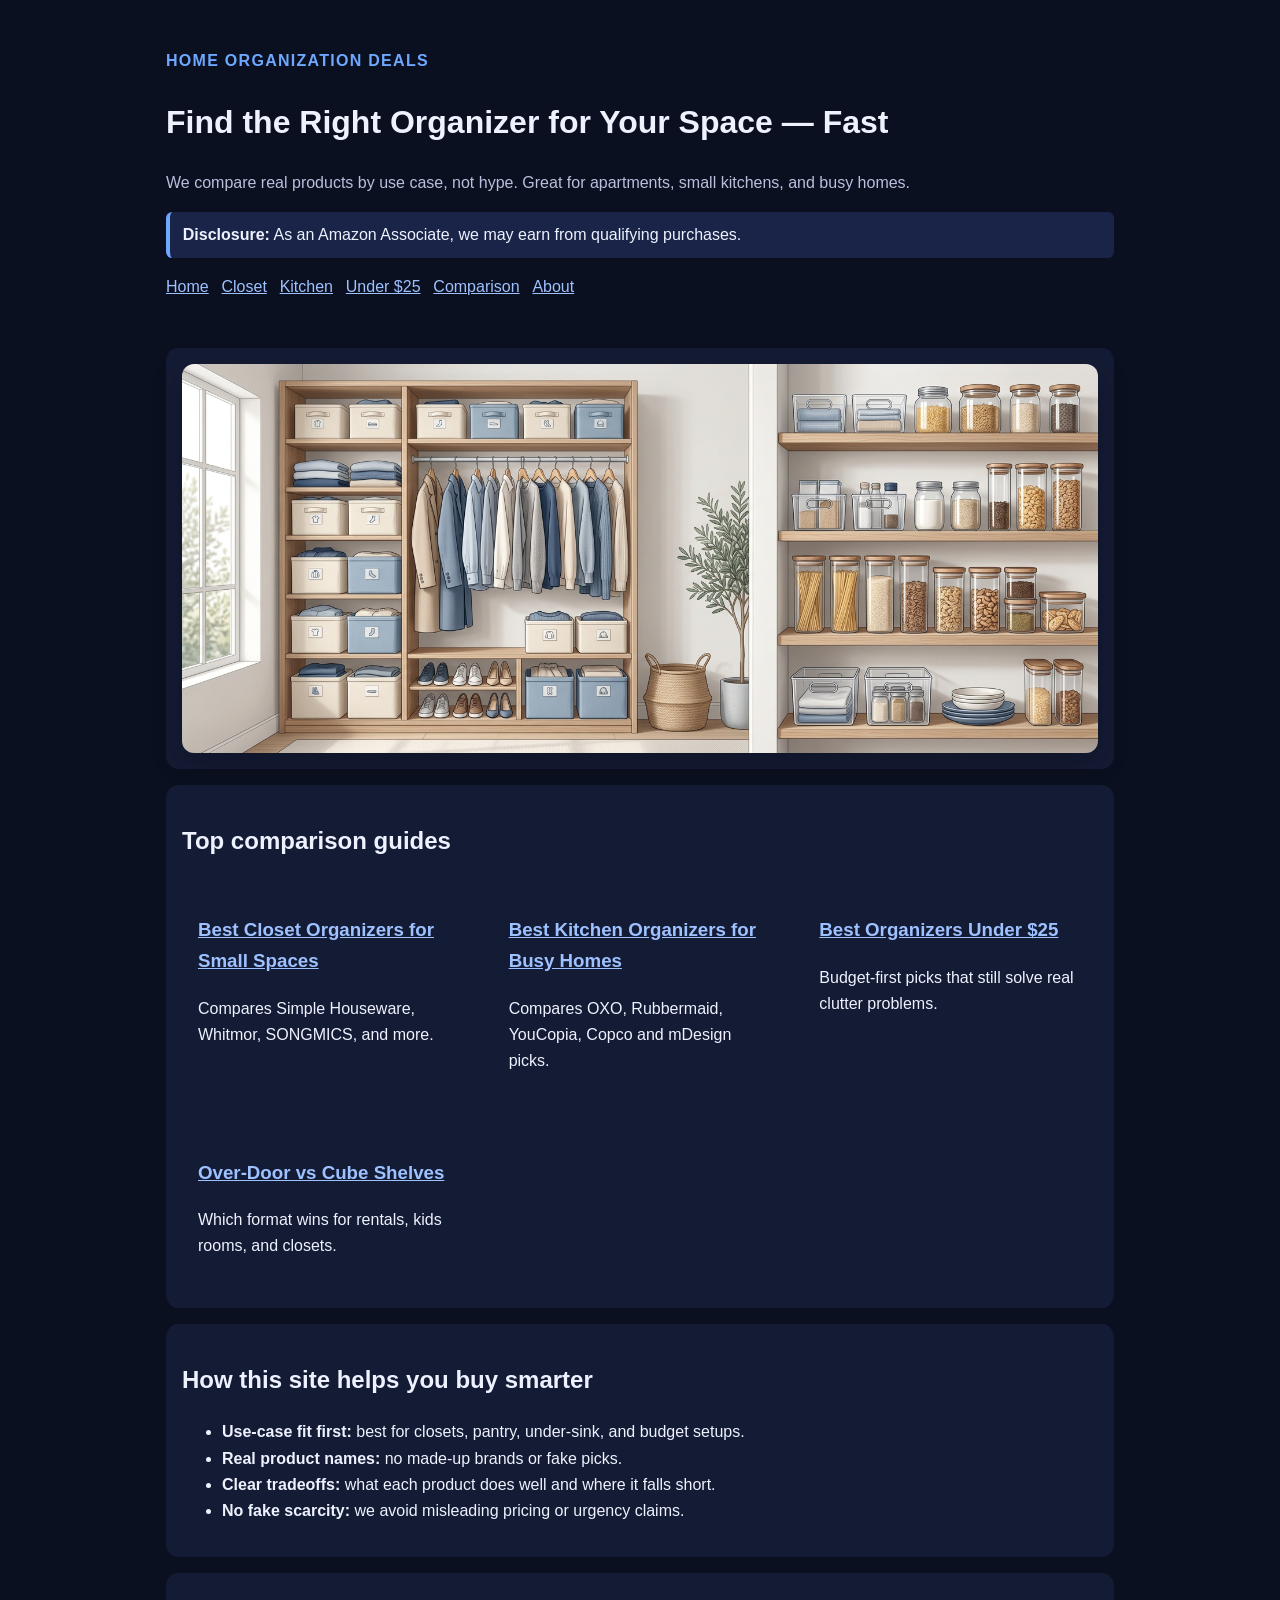
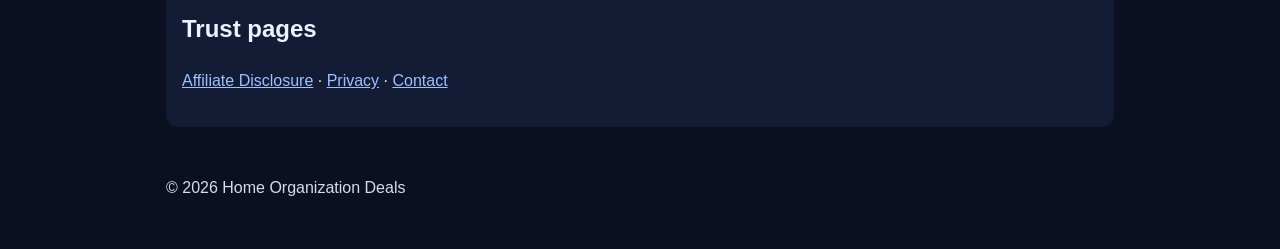
==== index.html @ dad9eb81 "seo: final SEO/GSO/GEO audit pass with schema, canonicals, FAQ, and readiness report" ====
<!doctype html>
<html lang="en">
<head>
  <meta charset="utf-8" />
  <meta name="viewport" content="width=device-width, initial-scale=1" />
  <title>Home Organization Deals | Real Product Comparisons for Closet & Kitchen</title>
  <meta name="description" content="Shop smarter with practical home organization comparisons using real Amazon products. Closet, kitchen, and budget picks with use-case recommendations." />
  <link rel="canonical" href="https://virtualecommerceinc.github.io/home-organization-deals.github.io/" />
  <meta property="og:title" content="Home Organization Deals" />
  <meta property="og:description" content="Real product comparisons for home organization buyers." />
  <meta property="og:type" content="website" />
  <meta property="og:url" content="https://virtualecommerceinc.github.io/home-organization-deals.github.io/" />
  <meta name="twitter:card" content="summary_large_image" />
  <link rel="stylesheet" href="styles.css" />
  <script type="application/ld+json">
  {
    "@context": "https://schema.org",
    "@type": "WebSite",
    "name": "Home Organization Deals",
    "url": "https://virtualecommerceinc.github.io/home-organization-deals.github.io/"
  }
  </script>

  <script type="application/ld+json">
  {"@context":"https://schema.org","@type":"Organization","name":"Home Organization Deals","url":"https://virtualecommerceinc.github.io/home-organization-deals.github.io/"}
  </script>
</head>
<body>
  <header class="wrap hero">
    <p class="eyebrow">Home Organization Deals</p>
    <h1>Find the Right Organizer for Your Space — Fast</h1>
    <p class="sub">We compare real products by use case, not hype. Great for apartments, small kitchens, and busy homes.</p>
    <p class="disclosure"><strong>Disclosure:</strong> As an Amazon Associate, we may earn from qualifying purchases.</p>
    <nav>
      <a href="index.html">Home</a>
      <a href="best-closet-organizers.html">Closet</a>
      <a href="best-kitchen-organizers.html">Kitchen</a>
      <a href="under-25.html">Under $25</a>
      <a href="comparison-over-door-vs-cube.html">Comparison</a>
      <a href="about.html">About</a>
    </nav>
  </header>

  <main class="wrap">
    <section class="panel hero-shot">
      <img src="assets/hero-image.png" alt="Clean home organization setup with bins, shelves, and labeled storage" loading="eager" />
    </section>

    <section class="panel">
      <h2>Top comparison guides</h2>
      <div class="grid">
        <article class="card"><h3><a href="best-closet-organizers.html">Best Closet Organizers for Small Spaces</a></h3><p>Compares Simple Houseware, Whitmor, SONGMICS, and more.</p></article>
        <article class="card"><h3><a href="best-kitchen-organizers.html">Best Kitchen Organizers for Busy Homes</a></h3><p>Compares OXO, Rubbermaid, YouCopia, Copco and mDesign picks.</p></article>
        <article class="card"><h3><a href="under-25.html">Best Organizers Under $25</a></h3><p>Budget-first picks that still solve real clutter problems.</p></article>
        <article class="card"><h3><a href="comparison-over-door-vs-cube.html">Over-Door vs Cube Shelves</a></h3><p>Which format wins for rentals, kids rooms, and closets.</p></article>
      </div>
    </section>

    <section class="panel">
      <h2>How this site helps you buy smarter</h2>
      <ul>
        <li><strong>Use-case fit first:</strong> best for closets, pantry, under-sink, and budget setups.</li>
        <li><strong>Real product names:</strong> no made-up brands or fake picks.</li>
        <li><strong>Clear tradeoffs:</strong> what each product does well and where it falls short.</li>
        <li><strong>No fake scarcity:</strong> we avoid misleading pricing or urgency claims.</li>
      </ul>
    </section>

    <section class="panel">
      <h2>Trust pages</h2>
      <p><a href="affiliate-disclosure.html">Affiliate Disclosure</a> · <a href="privacy.html">Privacy</a> · <a href="contact.html">Contact</a></p>
    </section>
  </main>

  <footer class="wrap footer">
    <p>© 2026 Home Organization Deals</p>
  </footer>
</body>
</html>
---- styles.css ----
:root{--bg:#0b1020;--card:#141b34;--txt:#eef2ff;--muted:#b8c0dd;--accent:#6ea8fe;--line:#2a3766}
*{box-sizing:border-box}body{margin:0;background:var(--bg);color:var(--txt);font:16px/1.65 Inter,Arial,system-ui}
.wrap{max-width:980px;margin:auto;padding:1rem}
.hero{padding-top:2rem}
.eyebrow{color:var(--accent);font-weight:700;text-transform:uppercase;letter-spacing:.08em}
.sub{color:var(--muted)}
nav{display:flex;gap:.8rem;flex-wrap:wrap;margin-top:1rem}
a{color:#9ec1ff}
a:hover{text-decoration:underline}
.grid{display:grid;grid-template-columns:repeat(auto-fit,minmax(220px,1fr));gap:1rem}
.card,.content,.panel{background:var(--card);padding:1rem;border-radius:.8rem}
.panel{margin-top:1rem}
.disclosure{background:#1a2448;padding:.6rem .8rem;border-left:4px solid var(--accent);border-radius:.4rem}
table{width:100%;border-collapse:collapse}th,td{border:1px solid var(--line);padding:.6rem;text-align:left}
.footer{opacity:.9;padding-bottom:2rem}
.hero-shot img{width:100%;height:auto;border-radius:.75rem;display:block;box-shadow:0 10px 30px rgba(0,0,0,.25)}
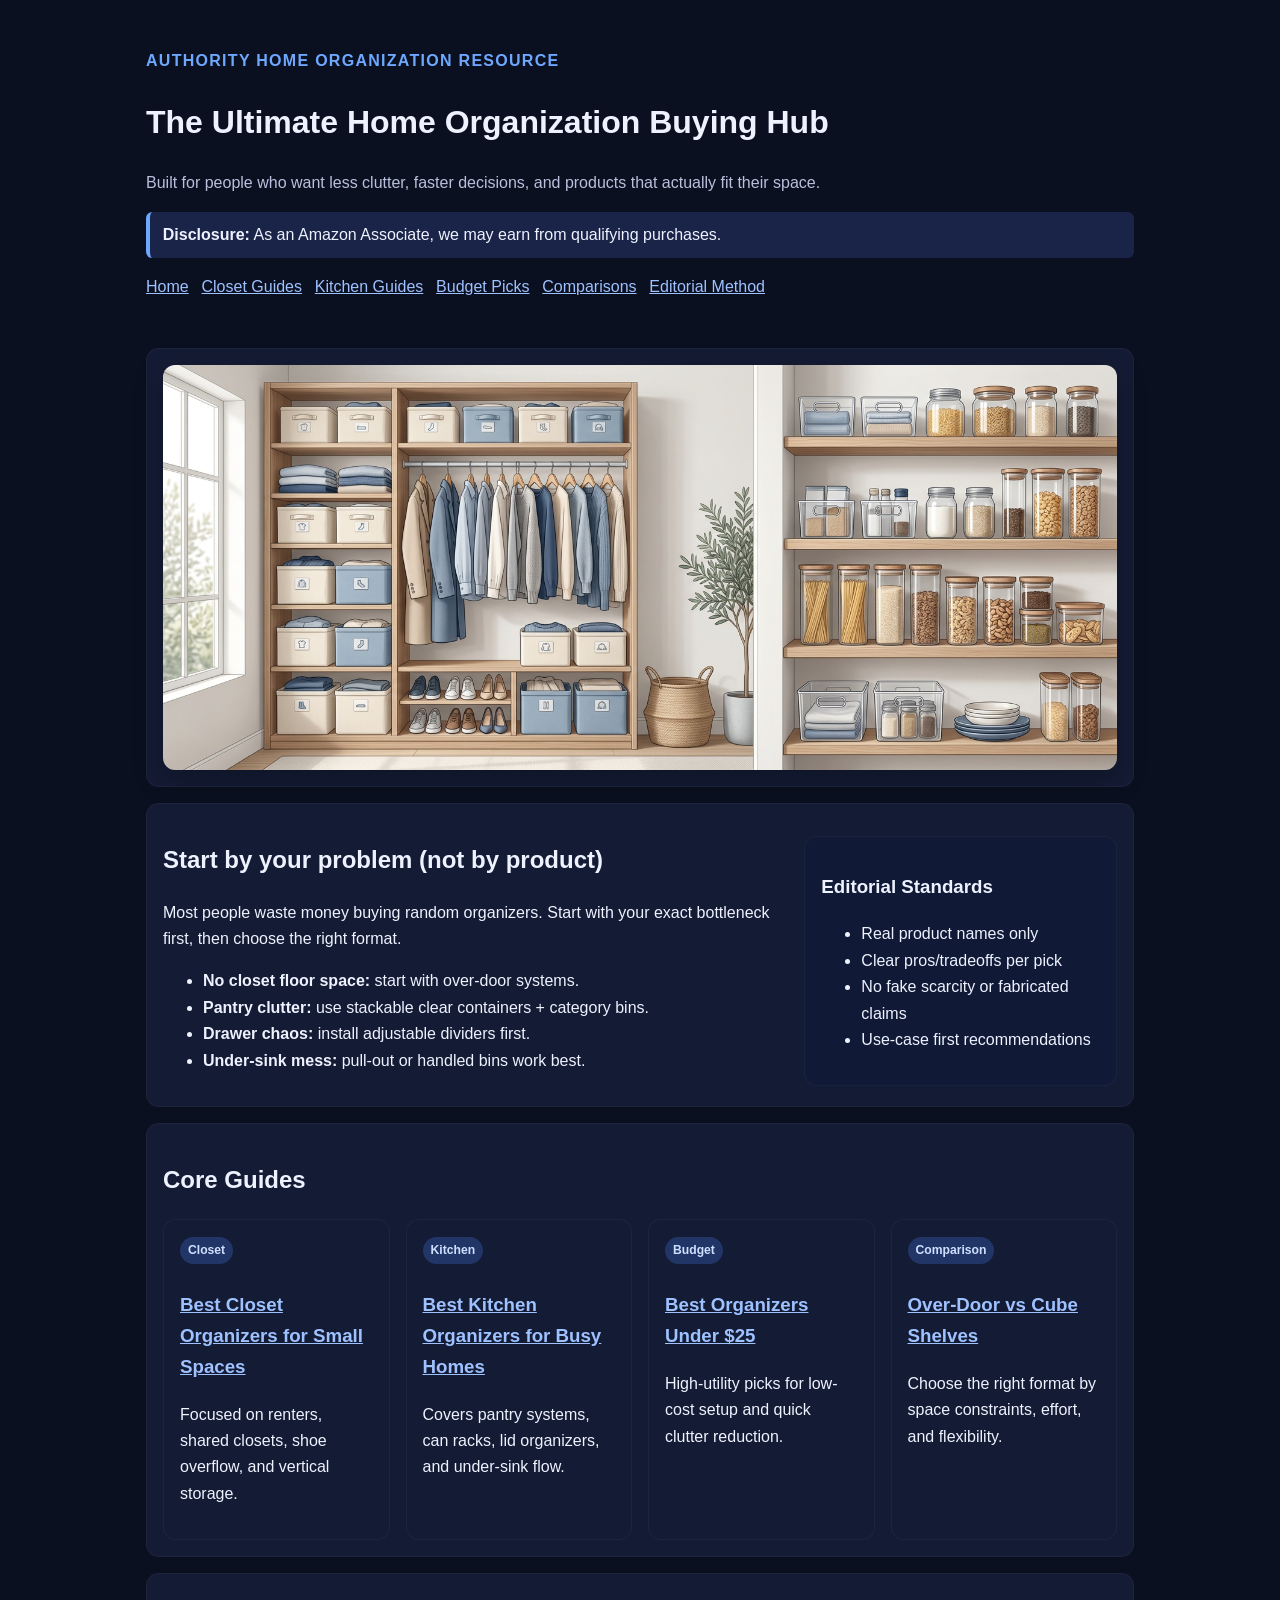
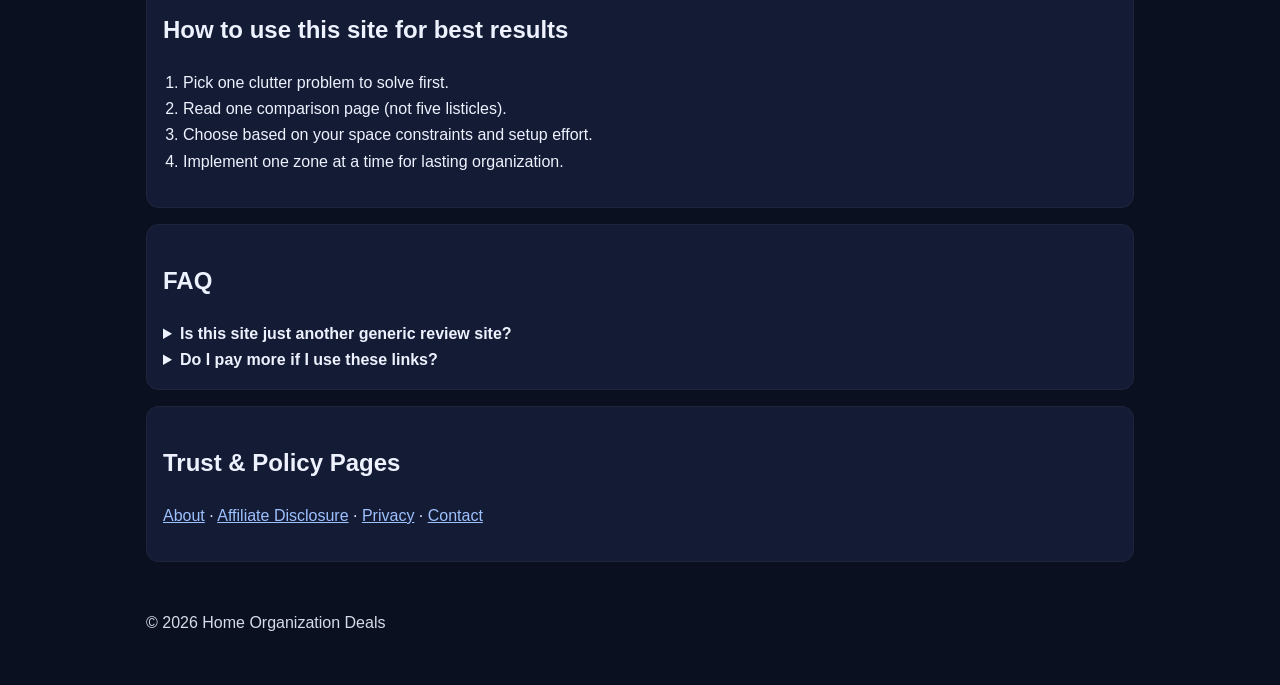
==== commit 8d6bd68a: "feat: homepage authority overhaul with stronger editorial positioning, structure, and UX" ====
--- a/index.html
+++ b/index.html
@@ -3,15 +3,16 @@
 <head>
   <meta charset="utf-8" />
   <meta name="viewport" content="width=device-width, initial-scale=1" />
-  <title>Home Organization Deals | Real Product Comparisons for Closet & Kitchen</title>
-  <meta name="description" content="Shop smarter with practical home organization comparisons using real Amazon products. Closet, kitchen, and budget picks with use-case recommendations." />
+  <title>Home Organization Deals | Expert Home Storage Reviews & Comparisons</title>
+  <meta name="description" content="The authority hub for home organization buying decisions: expert comparisons, room-by-room guides, and practical product recommendations for closets, kitchens, and small spaces." />
   <link rel="canonical" href="https://virtualecommerceinc.github.io/home-organization-deals.github.io/" />
   <meta property="og:title" content="Home Organization Deals" />
-  <meta property="og:description" content="Real product comparisons for home organization buyers." />
+  <meta property="og:description" content="Expert home organization comparisons and buying guides for real homes." />
   <meta property="og:type" content="website" />
   <meta property="og:url" content="https://virtualecommerceinc.github.io/home-organization-deals.github.io/" />
   <meta name="twitter:card" content="summary_large_image" />
   <link rel="stylesheet" href="styles.css" />
+
   <script type="application/ld+json">
   {
     "@context": "https://schema.org",
@@ -22,53 +23,143 @@
   </script>
 
   <script type="application/ld+json">
-  {"@context":"https://schema.org","@type":"Organization","name":"Home Organization Deals","url":"https://virtualecommerceinc.github.io/home-organization-deals.github.io/"}
+  {
+    "@context":"https://schema.org",
+    "@type":"Organization",
+    "name":"Home Organization Deals",
+    "url":"https://virtualecommerceinc.github.io/home-organization-deals.github.io/",
+    "description":"Independent home organization guide focused on practical use-case product recommendations."
+  }
+  </script>
+
+  <script type="application/ld+json">
+  {
+    "@context":"https://schema.org",
+    "@type":"ItemList",
+    "name":"Core Home Organization Guides",
+    "itemListElement":[
+      {"@type":"ListItem","position":1,"url":"https://virtualecommerceinc.github.io/home-organization-deals.github.io/best-closet-organizers.html"},
+      {"@type":"ListItem","position":2,"url":"https://virtualecommerceinc.github.io/home-organization-deals.github.io/best-kitchen-organizers.html"},
+      {"@type":"ListItem","position":3,"url":"https://virtualecommerceinc.github.io/home-organization-deals.github.io/under-25.html"},
+      {"@type":"ListItem","position":4,"url":"https://virtualecommerceinc.github.io/home-organization-deals.github.io/comparison-over-door-vs-cube.html"}
+    ]
+  }
+  </script>
+
+  <script type="application/ld+json">
+  {
+    "@context":"https://schema.org",
+    "@type":"FAQPage",
+    "mainEntity":[
+      {
+        "@type":"Question",
+        "name":"How do you choose products on this site?",
+        "acceptedAnswer":{"@type":"Answer","text":"We prioritize use-case fit, storage impact, setup effort, and clear tradeoffs. We avoid fake urgency and misleading claims."}
+      },
+      {
+        "@type":"Question",
+        "name":"Are these affiliate links?",
+        "acceptedAnswer":{"@type":"Answer","text":"Yes. We participate in Amazon Associates and may earn from qualifying purchases, with no extra cost to you."}
+      }
+    ]
+  }
   </script>
 </head>
 <body>
   <header class="wrap hero">
-    <p class="eyebrow">Home Organization Deals</p>
-    <h1>Find the Right Organizer for Your Space — Fast</h1>
-    <p class="sub">We compare real products by use case, not hype. Great for apartments, small kitchens, and busy homes.</p>
+    <p class="eyebrow">Authority Home Organization Resource</p>
+    <h1>The Ultimate Home Organization Buying Hub</h1>
+    <p class="sub">Built for people who want less clutter, faster decisions, and products that actually fit their space.</p>
     <p class="disclosure"><strong>Disclosure:</strong> As an Amazon Associate, we may earn from qualifying purchases.</p>
+
     <nav>
       <a href="index.html">Home</a>
-      <a href="best-closet-organizers.html">Closet</a>
-      <a href="best-kitchen-organizers.html">Kitchen</a>
-      <a href="under-25.html">Under $25</a>
-      <a href="comparison-over-door-vs-cube.html">Comparison</a>
-      <a href="about.html">About</a>
+      <a href="best-closet-organizers.html">Closet Guides</a>
+      <a href="best-kitchen-organizers.html">Kitchen Guides</a>
+      <a href="under-25.html">Budget Picks</a>
+      <a href="comparison-over-door-vs-cube.html">Comparisons</a>
+      <a href="about.html">Editorial Method</a>
     </nav>
   </header>
 
   <main class="wrap">
     <section class="panel hero-shot">
-      <img src="assets/hero-image.png" alt="Clean home organization setup with bins, shelves, and labeled storage" loading="eager" />
+      <img src="assets/hero-image.png" alt="Modern organized home with clean closet and kitchen storage systems" loading="eager" />
+    </section>
+
+    <section class="panel two-col">
+      <div>
+        <h2>Start by your problem (not by product)</h2>
+        <p>Most people waste money buying random organizers. Start with your exact bottleneck first, then choose the right format.</p>
+        <ul>
+          <li><strong>No closet floor space:</strong> start with over-door systems.</li>
+          <li><strong>Pantry clutter:</strong> use stackable clear containers + category bins.</li>
+          <li><strong>Drawer chaos:</strong> install adjustable dividers first.</li>
+          <li><strong>Under-sink mess:</strong> pull-out or handled bins work best.</li>
+        </ul>
+      </div>
+      <aside class="panel alt">
+        <h3>Editorial Standards</h3>
+        <ul>
+          <li>Real product names only</li>
+          <li>Clear pros/tradeoffs per pick</li>
+          <li>No fake scarcity or fabricated claims</li>
+          <li>Use-case first recommendations</li>
+        </ul>
+      </aside>
     </section>
 
     <section class="panel">
-      <h2>Top comparison guides</h2>
+      <h2>Core Guides</h2>
       <div class="grid">
-        <article class="card"><h3><a href="best-closet-organizers.html">Best Closet Organizers for Small Spaces</a></h3><p>Compares Simple Houseware, Whitmor, SONGMICS, and more.</p></article>
-        <article class="card"><h3><a href="best-kitchen-organizers.html">Best Kitchen Organizers for Busy Homes</a></h3><p>Compares OXO, Rubbermaid, YouCopia, Copco and mDesign picks.</p></article>
-        <article class="card"><h3><a href="under-25.html">Best Organizers Under $25</a></h3><p>Budget-first picks that still solve real clutter problems.</p></article>
-        <article class="card"><h3><a href="comparison-over-door-vs-cube.html">Over-Door vs Cube Shelves</a></h3><p>Which format wins for rentals, kids rooms, and closets.</p></article>
+        <article class="card">
+          <span class="badge">Closet</span>
+          <h3><a href="best-closet-organizers.html">Best Closet Organizers for Small Spaces</a></h3>
+          <p>Focused on renters, shared closets, shoe overflow, and vertical storage.</p>
+        </article>
+        <article class="card">
+          <span class="badge">Kitchen</span>
+          <h3><a href="best-kitchen-organizers.html">Best Kitchen Organizers for Busy Homes</a></h3>
+          <p>Covers pantry systems, can racks, lid organizers, and under-sink flow.</p>
+        </article>
+        <article class="card">
+          <span class="badge">Budget</span>
+          <h3><a href="under-25.html">Best Organizers Under $25</a></h3>
+          <p>High-utility picks for low-cost setup and quick clutter reduction.</p>
+        </article>
+        <article class="card">
+          <span class="badge">Comparison</span>
+          <h3><a href="comparison-over-door-vs-cube.html">Over-Door vs Cube Shelves</a></h3>
+          <p>Choose the right format by space constraints, effort, and flexibility.</p>
+        </article>
       </div>
     </section>
 
     <section class="panel">
-      <h2>How this site helps you buy smarter</h2>
-      <ul>
-        <li><strong>Use-case fit first:</strong> best for closets, pantry, under-sink, and budget setups.</li>
-        <li><strong>Real product names:</strong> no made-up brands or fake picks.</li>
-        <li><strong>Clear tradeoffs:</strong> what each product does well and where it falls short.</li>
-        <li><strong>No fake scarcity:</strong> we avoid misleading pricing or urgency claims.</li>
-      </ul>
+      <h2>How to use this site for best results</h2>
+      <ol>
+        <li>Pick one clutter problem to solve first.</li>
+        <li>Read one comparison page (not five listicles).</li>
+        <li>Choose based on your space constraints and setup effort.</li>
+        <li>Implement one zone at a time for lasting organization.</li>
+      </ol>
     </section>
 
     <section class="panel">
-      <h2>Trust pages</h2>
-      <p><a href="affiliate-disclosure.html">Affiliate Disclosure</a> · <a href="privacy.html">Privacy</a> · <a href="contact.html">Contact</a></p>
+      <h2>FAQ</h2>
+      <details>
+        <summary>Is this site just another generic review site?</summary>
+        <p>No. The structure is use-case based and focuses on decision clarity, tradeoffs, and practical setup fit.</p>
+      </details>
+      <details>
+        <summary>Do I pay more if I use these links?</summary>
+        <p>No. As an Amazon Associate, we may earn from qualifying purchases at no extra cost to you.</p>
+      </details>
+    </section>
+
+    <section class="panel">
+      <h2>Trust & Policy Pages</h2>
+      <p><a href="about.html">About</a> · <a href="affiliate-disclosure.html">Affiliate Disclosure</a> · <a href="privacy.html">Privacy</a> · <a href="contact.html">Contact</a></p>
     </section>
   </main>
 
--- a/styles.css
+++ b/styles.css
@@ -1,6 +1,7 @@
-:root{--bg:#0b1020;--card:#141b34;--txt:#eef2ff;--muted:#b8c0dd;--accent:#6ea8fe;--line:#2a3766}
-*{box-sizing:border-box}body{margin:0;background:var(--bg);color:var(--txt);font:16px/1.65 Inter,Arial,system-ui}
-.wrap{max-width:980px;margin:auto;padding:1rem}
+:root{--bg:#0b1020;--card:#141b34;--txt:#eef2ff;--muted:#b8c0dd;--accent:#6ea8fe;--line:#2a3766;--alt:#101a36}
+*{box-sizing:border-box}
+body{margin:0;background:var(--bg);color:var(--txt);font:16px/1.65 Inter,Arial,system-ui}
+.wrap{max-width:1020px;margin:auto;padding:1rem}
 .hero{padding-top:2rem}
 .eyebrow{color:var(--accent);font-weight:700;text-transform:uppercase;letter-spacing:.08em}
 .sub{color:var(--muted)}
@@ -8,9 +9,15 @@
 a{color:#9ec1ff}
 a:hover{text-decoration:underline}
 .grid{display:grid;grid-template-columns:repeat(auto-fit,minmax(220px,1fr));gap:1rem}
-.card,.content,.panel{background:var(--card);padding:1rem;border-radius:.8rem}
+.card,.content,.panel{background:var(--card);padding:1rem;border-radius:.8rem;border:1px solid rgba(255,255,255,.04)}
 .panel{margin-top:1rem}
 .disclosure{background:#1a2448;padding:.6rem .8rem;border-left:4px solid var(--accent);border-radius:.4rem}
 table{width:100%;border-collapse:collapse}th,td{border:1px solid var(--line);padding:.6rem;text-align:left}
 .footer{opacity:.9;padding-bottom:2rem}
 .hero-shot img{width:100%;height:auto;border-radius:.75rem;display:block;box-shadow:0 10px 30px rgba(0,0,0,.25)}
+.two-col{display:grid;grid-template-columns:2fr 1fr;gap:1rem;align-items:start}
+.alt{background:var(--alt)}
+.badge{display:inline-block;padding:.2rem .5rem;border-radius:999px;background:#223567;color:#cfe0ff;font-size:.76rem;font-weight:700;margin-bottom:.5rem}
+ol{padding-left:1.25rem}
+summary{cursor:pointer;font-weight:600}
+@media (max-width:900px){.two-col{grid-template-columns:1fr}}
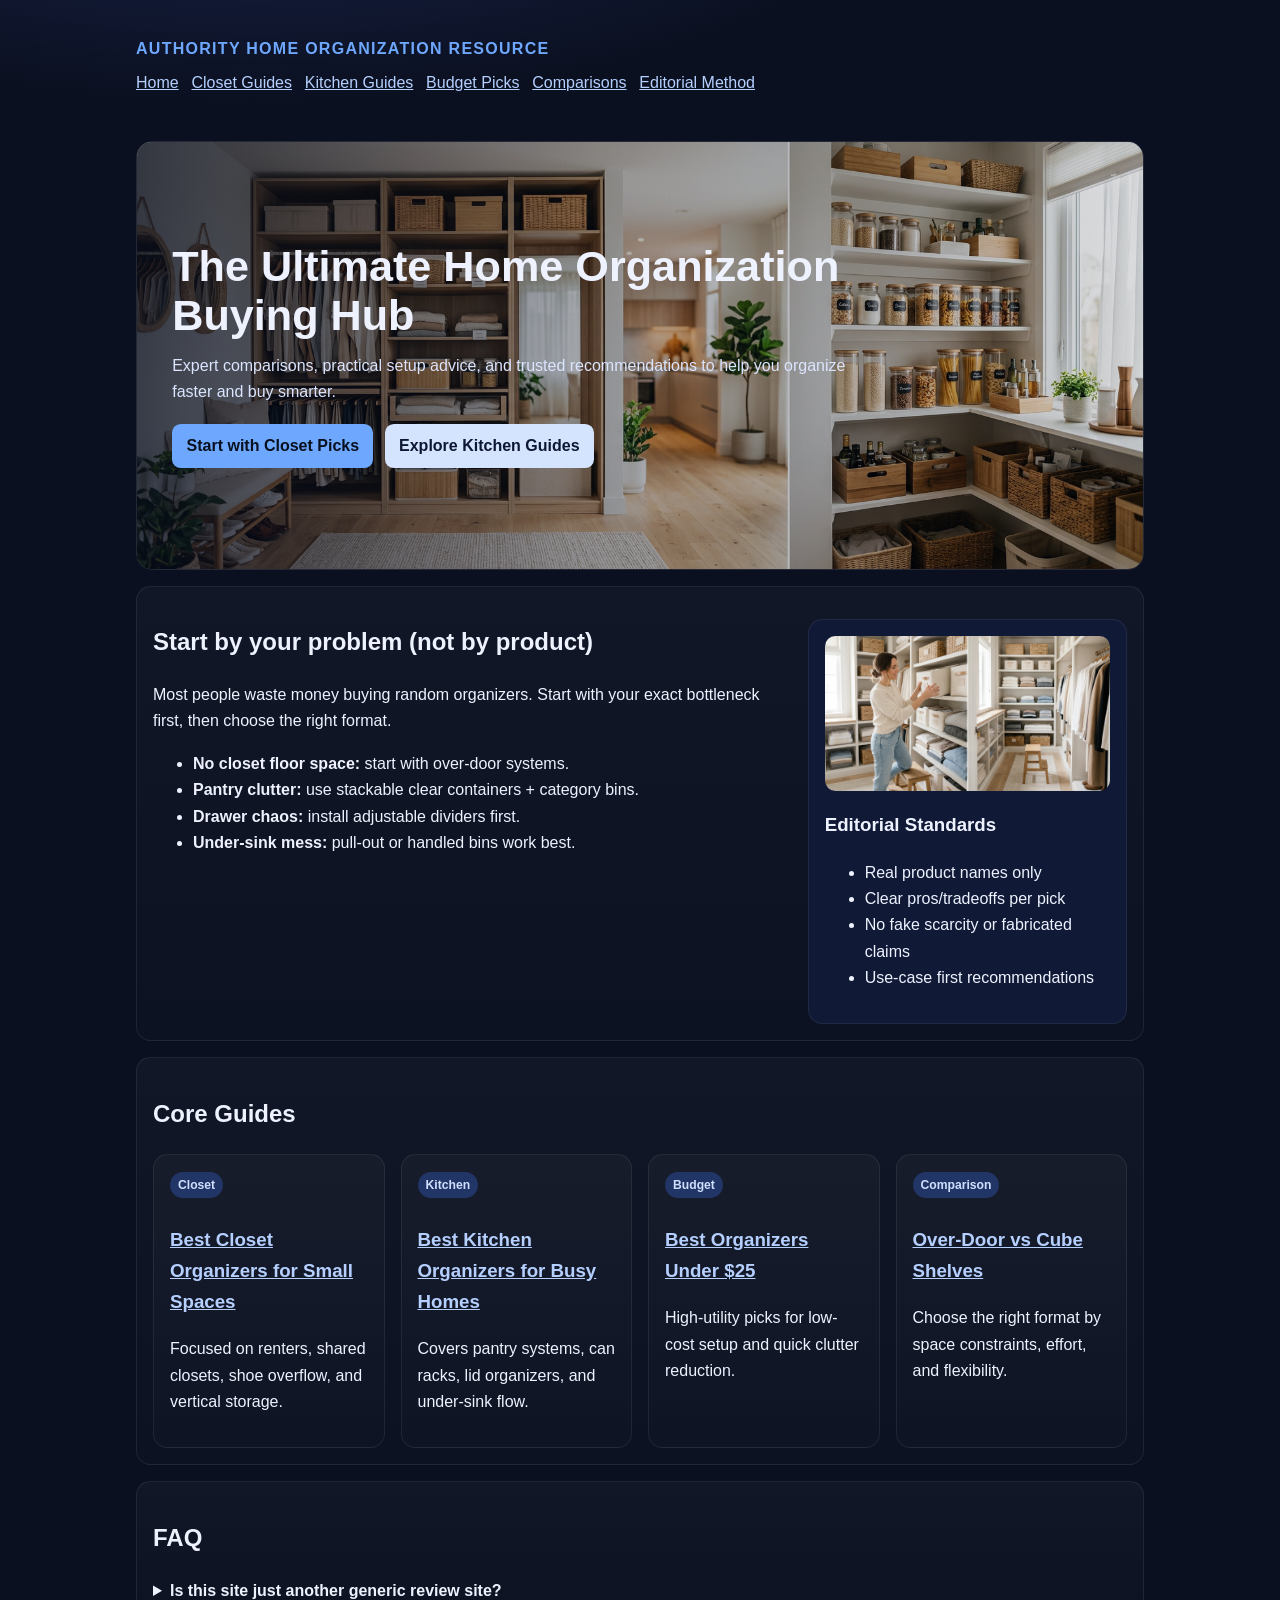
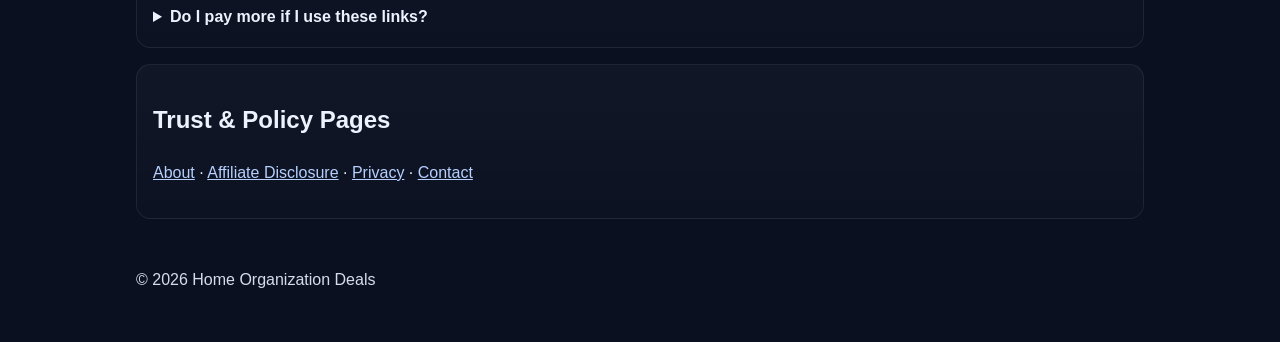
==== commit 0e2d3992: "feat: redesign homepage banner with premium Nano Banana visuals and stronger inviting hero UX" ====
--- a/index.html
+++ b/index.html
@@ -14,64 +14,21 @@
   <link rel="stylesheet" href="styles.css" />
 
   <script type="application/ld+json">
-  {
-    "@context": "https://schema.org",
-    "@type": "WebSite",
-    "name": "Home Organization Deals",
-    "url": "https://virtualecommerceinc.github.io/home-organization-deals.github.io/"
-  }
+  {"@context":"https://schema.org","@type":"WebSite","name":"Home Organization Deals","url":"https://virtualecommerceinc.github.io/home-organization-deals.github.io/"}
   </script>
-
   <script type="application/ld+json">
-  {
-    "@context":"https://schema.org",
-    "@type":"Organization",
-    "name":"Home Organization Deals",
-    "url":"https://virtualecommerceinc.github.io/home-organization-deals.github.io/",
-    "description":"Independent home organization guide focused on practical use-case product recommendations."
-  }
+  {"@context":"https://schema.org","@type":"Organization","name":"Home Organization Deals","url":"https://virtualecommerceinc.github.io/home-organization-deals.github.io/","description":"Independent home organization guide focused on practical use-case product recommendations."}
   </script>
-
   <script type="application/ld+json">
-  {
-    "@context":"https://schema.org",
-    "@type":"ItemList",
-    "name":"Core Home Organization Guides",
-    "itemListElement":[
-      {"@type":"ListItem","position":1,"url":"https://virtualecommerceinc.github.io/home-organization-deals.github.io/best-closet-organizers.html"},
-      {"@type":"ListItem","position":2,"url":"https://virtualecommerceinc.github.io/home-organization-deals.github.io/best-kitchen-organizers.html"},
-      {"@type":"ListItem","position":3,"url":"https://virtualecommerceinc.github.io/home-organization-deals.github.io/under-25.html"},
-      {"@type":"ListItem","position":4,"url":"https://virtualecommerceinc.github.io/home-organization-deals.github.io/comparison-over-door-vs-cube.html"}
-    ]
-  }
+  {"@context":"https://schema.org","@type":"ItemList","name":"Core Home Organization Guides","itemListElement":[{"@type":"ListItem","position":1,"url":"https://virtualecommerceinc.github.io/home-organization-deals.github.io/best-closet-organizers.html"},{"@type":"ListItem","position":2,"url":"https://virtualecommerceinc.github.io/home-organization-deals.github.io/best-kitchen-organizers.html"},{"@type":"ListItem","position":3,"url":"https://virtualecommerceinc.github.io/home-organization-deals.github.io/under-25.html"},{"@type":"ListItem","position":4,"url":"https://virtualecommerceinc.github.io/home-organization-deals.github.io/comparison-over-door-vs-cube.html"}]}
   </script>
-
   <script type="application/ld+json">
-  {
-    "@context":"https://schema.org",
-    "@type":"FAQPage",
-    "mainEntity":[
-      {
-        "@type":"Question",
-        "name":"How do you choose products on this site?",
-        "acceptedAnswer":{"@type":"Answer","text":"We prioritize use-case fit, storage impact, setup effort, and clear tradeoffs. We avoid fake urgency and misleading claims."}
-      },
-      {
-        "@type":"Question",
-        "name":"Are these affiliate links?",
-        "acceptedAnswer":{"@type":"Answer","text":"Yes. We participate in Amazon Associates and may earn from qualifying purchases, with no extra cost to you."}
-      }
-    ]
-  }
+  {"@context":"https://schema.org","@type":"FAQPage","mainEntity":[{"@type":"Question","name":"How do you choose products on this site?","acceptedAnswer":{"@type":"Answer","text":"We prioritize use-case fit, storage impact, setup effort, and clear tradeoffs. We avoid fake urgency and misleading claims."}},{"@type":"Question","name":"Are these affiliate links?","acceptedAnswer":{"@type":"Answer","text":"Yes. We participate in Amazon Associates and may earn from qualifying purchases, with no extra cost to you."}}]}
   </script>
 </head>
 <body>
   <header class="wrap hero">
     <p class="eyebrow">Authority Home Organization Resource</p>
-    <h1>The Ultimate Home Organization Buying Hub</h1>
-    <p class="sub">Built for people who want less clutter, faster decisions, and products that actually fit their space.</p>
-    <p class="disclosure"><strong>Disclosure:</strong> As an Amazon Associate, we may earn from qualifying purchases.</p>
-
     <nav>
       <a href="index.html">Home</a>
       <a href="best-closet-organizers.html">Closet Guides</a>
@@ -83,8 +40,16 @@
   </header>
 
   <main class="wrap">
-    <section class="panel hero-shot">
-      <img src="assets/hero-image.png" alt="Modern organized home with clean closet and kitchen storage systems" loading="eager" />
+    <section class="hero-banner">
+      <img src="assets/hero-banner.png" alt="Beautifully organized modern home with curated closet and pantry systems" loading="eager" />
+      <div class="hero-overlay">
+        <h1>The Ultimate Home Organization Buying Hub</h1>
+        <p>Expert comparisons, practical setup advice, and trusted recommendations to help you organize faster and buy smarter.</p>
+        <div class="hero-ctas">
+          <a class="btn" href="best-closet-organizers.html">Start with Closet Picks</a>
+          <a class="btn btn-alt" href="best-kitchen-organizers.html">Explore Kitchen Guides</a>
+        </div>
+      </div>
     </section>
 
     <section class="panel two-col">
@@ -99,6 +64,7 @@
         </ul>
       </div>
       <aside class="panel alt">
+        <img class="section-image" src="assets/section-lifestyle.png" alt="Lifestyle photo of organizing bins in a small closet" loading="lazy" />
         <h3>Editorial Standards</h3>
         <ul>
           <li>Real product names only</li>
@@ -112,49 +78,17 @@
     <section class="panel">
       <h2>Core Guides</h2>
       <div class="grid">
-        <article class="card">
-          <span class="badge">Closet</span>
-          <h3><a href="best-closet-organizers.html">Best Closet Organizers for Small Spaces</a></h3>
-          <p>Focused on renters, shared closets, shoe overflow, and vertical storage.</p>
-        </article>
-        <article class="card">
-          <span class="badge">Kitchen</span>
-          <h3><a href="best-kitchen-organizers.html">Best Kitchen Organizers for Busy Homes</a></h3>
-          <p>Covers pantry systems, can racks, lid organizers, and under-sink flow.</p>
-        </article>
-        <article class="card">
-          <span class="badge">Budget</span>
-          <h3><a href="under-25.html">Best Organizers Under $25</a></h3>
-          <p>High-utility picks for low-cost setup and quick clutter reduction.</p>
-        </article>
-        <article class="card">
-          <span class="badge">Comparison</span>
-          <h3><a href="comparison-over-door-vs-cube.html">Over-Door vs Cube Shelves</a></h3>
-          <p>Choose the right format by space constraints, effort, and flexibility.</p>
-        </article>
+        <article class="card"><span class="badge">Closet</span><h3><a href="best-closet-organizers.html">Best Closet Organizers for Small Spaces</a></h3><p>Focused on renters, shared closets, shoe overflow, and vertical storage.</p></article>
+        <article class="card"><span class="badge">Kitchen</span><h3><a href="best-kitchen-organizers.html">Best Kitchen Organizers for Busy Homes</a></h3><p>Covers pantry systems, can racks, lid organizers, and under-sink flow.</p></article>
+        <article class="card"><span class="badge">Budget</span><h3><a href="under-25.html">Best Organizers Under $25</a></h3><p>High-utility picks for low-cost setup and quick clutter reduction.</p></article>
+        <article class="card"><span class="badge">Comparison</span><h3><a href="comparison-over-door-vs-cube.html">Over-Door vs Cube Shelves</a></h3><p>Choose the right format by space constraints, effort, and flexibility.</p></article>
       </div>
     </section>
 
     <section class="panel">
-      <h2>How to use this site for best results</h2>
-      <ol>
-        <li>Pick one clutter problem to solve first.</li>
-        <li>Read one comparison page (not five listicles).</li>
-        <li>Choose based on your space constraints and setup effort.</li>
-        <li>Implement one zone at a time for lasting organization.</li>
-      </ol>
-    </section>
-
-    <section class="panel">
       <h2>FAQ</h2>
-      <details>
-        <summary>Is this site just another generic review site?</summary>
-        <p>No. The structure is use-case based and focuses on decision clarity, tradeoffs, and practical setup fit.</p>
-      </details>
-      <details>
-        <summary>Do I pay more if I use these links?</summary>
-        <p>No. As an Amazon Associate, we may earn from qualifying purchases at no extra cost to you.</p>
-      </details>
+      <details><summary>Is this site just another generic review site?</summary><p>No. We use a use-case decision framework and clear product tradeoffs to improve buyer confidence.</p></details>
+      <details><summary>Do I pay more if I use these links?</summary><p>No. As an Amazon Associate, we may earn from qualifying purchases at no extra cost to you.</p></details>
     </section>
 
     <section class="panel">
--- a/styles.css
+++ b/styles.css
@@ -1,23 +1,32 @@
 :root{--bg:#0b1020;--card:#141b34;--txt:#eef2ff;--muted:#b8c0dd;--accent:#6ea8fe;--line:#2a3766;--alt:#101a36}
 *{box-sizing:border-box}
-body{margin:0;background:var(--bg);color:var(--txt);font:16px/1.65 Inter,Arial,system-ui}
-.wrap{max-width:1020px;margin:auto;padding:1rem}
-.hero{padding-top:2rem}
-.eyebrow{color:var(--accent);font-weight:700;text-transform:uppercase;letter-spacing:.08em}
+body{margin:0;background:radial-gradient(1200px 500px at 20% -10%, #1b2854 0%, var(--bg) 60%);color:var(--txt);font:16px/1.65 Inter,Arial,system-ui}
+.wrap{max-width:1040px;margin:auto;padding:1rem}
+.hero{padding-top:1.25rem}
+.eyebrow{color:var(--accent);font-weight:700;text-transform:uppercase;letter-spacing:.08em;margin-bottom:.5rem}
 .sub{color:var(--muted)}
-nav{display:flex;gap:.8rem;flex-wrap:wrap;margin-top:1rem}
-a{color:#9ec1ff}
+nav{display:flex;gap:.8rem;flex-wrap:wrap;margin-top:.25rem}
+a{color:#b5d0ff}
 a:hover{text-decoration:underline}
 .grid{display:grid;grid-template-columns:repeat(auto-fit,minmax(220px,1fr));gap:1rem}
-.card,.content,.panel{background:var(--card);padding:1rem;border-radius:.8rem;border:1px solid rgba(255,255,255,.04)}
+.card,.content,.panel{background:linear-gradient(180deg, rgba(255,255,255,.03), rgba(255,255,255,.01));padding:1rem;border-radius:.9rem;border:1px solid rgba(255,255,255,.07)}
 .panel{margin-top:1rem}
 .disclosure{background:#1a2448;padding:.6rem .8rem;border-left:4px solid var(--accent);border-radius:.4rem}
-table{width:100%;border-collapse:collapse}th,td{border:1px solid var(--line);padding:.6rem;text-align:left}
-.footer{opacity:.9;padding-bottom:2rem}
-.hero-shot img{width:100%;height:auto;border-radius:.75rem;display:block;box-shadow:0 10px 30px rgba(0,0,0,.25)}
+.hero-banner{position:relative;border-radius:1rem;overflow:hidden;margin-top:.75rem;border:1px solid rgba(255,255,255,.1)}
+.hero-banner img{width:100%;height:auto;display:block;filter:saturate(1.04)}
+.hero-overlay{position:absolute;inset:0;display:flex;flex-direction:column;justify-content:center;gap:.85rem;padding:clamp(1rem,3vw,2.2rem);background:linear-gradient(90deg,rgba(7,12,28,.76) 0%, rgba(7,12,28,.35) 45%, rgba(7,12,28,.14) 100%)}
+.hero-overlay h1{margin:0;max-width:760px;line-height:1.12;font-size:clamp(1.5rem,3.8vw,2.7rem)}
+.hero-overlay p{margin:0;max-width:680px;color:#dbe5ff}
+.hero-ctas{display:flex;gap:.7rem;flex-wrap:wrap;margin-top:.3rem}
+.btn{display:inline-block;padding:.55rem .9rem;border-radius:.55rem;background:#6ea8fe;color:#081020;font-weight:700;text-decoration:none}
+.btn:hover{text-decoration:none;filter:brightness(1.05)}
+.btn-alt{background:#d4e4ff;color:#0d1732}
 .two-col{display:grid;grid-template-columns:2fr 1fr;gap:1rem;align-items:start}
 .alt{background:var(--alt)}
+.section-image{width:100%;height:auto;border-radius:.65rem;margin-bottom:.75rem;display:block}
 .badge{display:inline-block;padding:.2rem .5rem;border-radius:999px;background:#223567;color:#cfe0ff;font-size:.76rem;font-weight:700;margin-bottom:.5rem}
 ol{padding-left:1.25rem}
 summary{cursor:pointer;font-weight:600}
-@media (max-width:900px){.two-col{grid-template-columns:1fr}}
+table{width:100%;border-collapse:collapse}th,td{border:1px solid var(--line);padding:.6rem;text-align:left}
+.footer{opacity:.9;padding-bottom:2rem}
+@media (max-width:900px){.two-col{grid-template-columns:1fr}.hero-overlay{position:static;background:#101a36}.hero-banner{overflow:visible}}
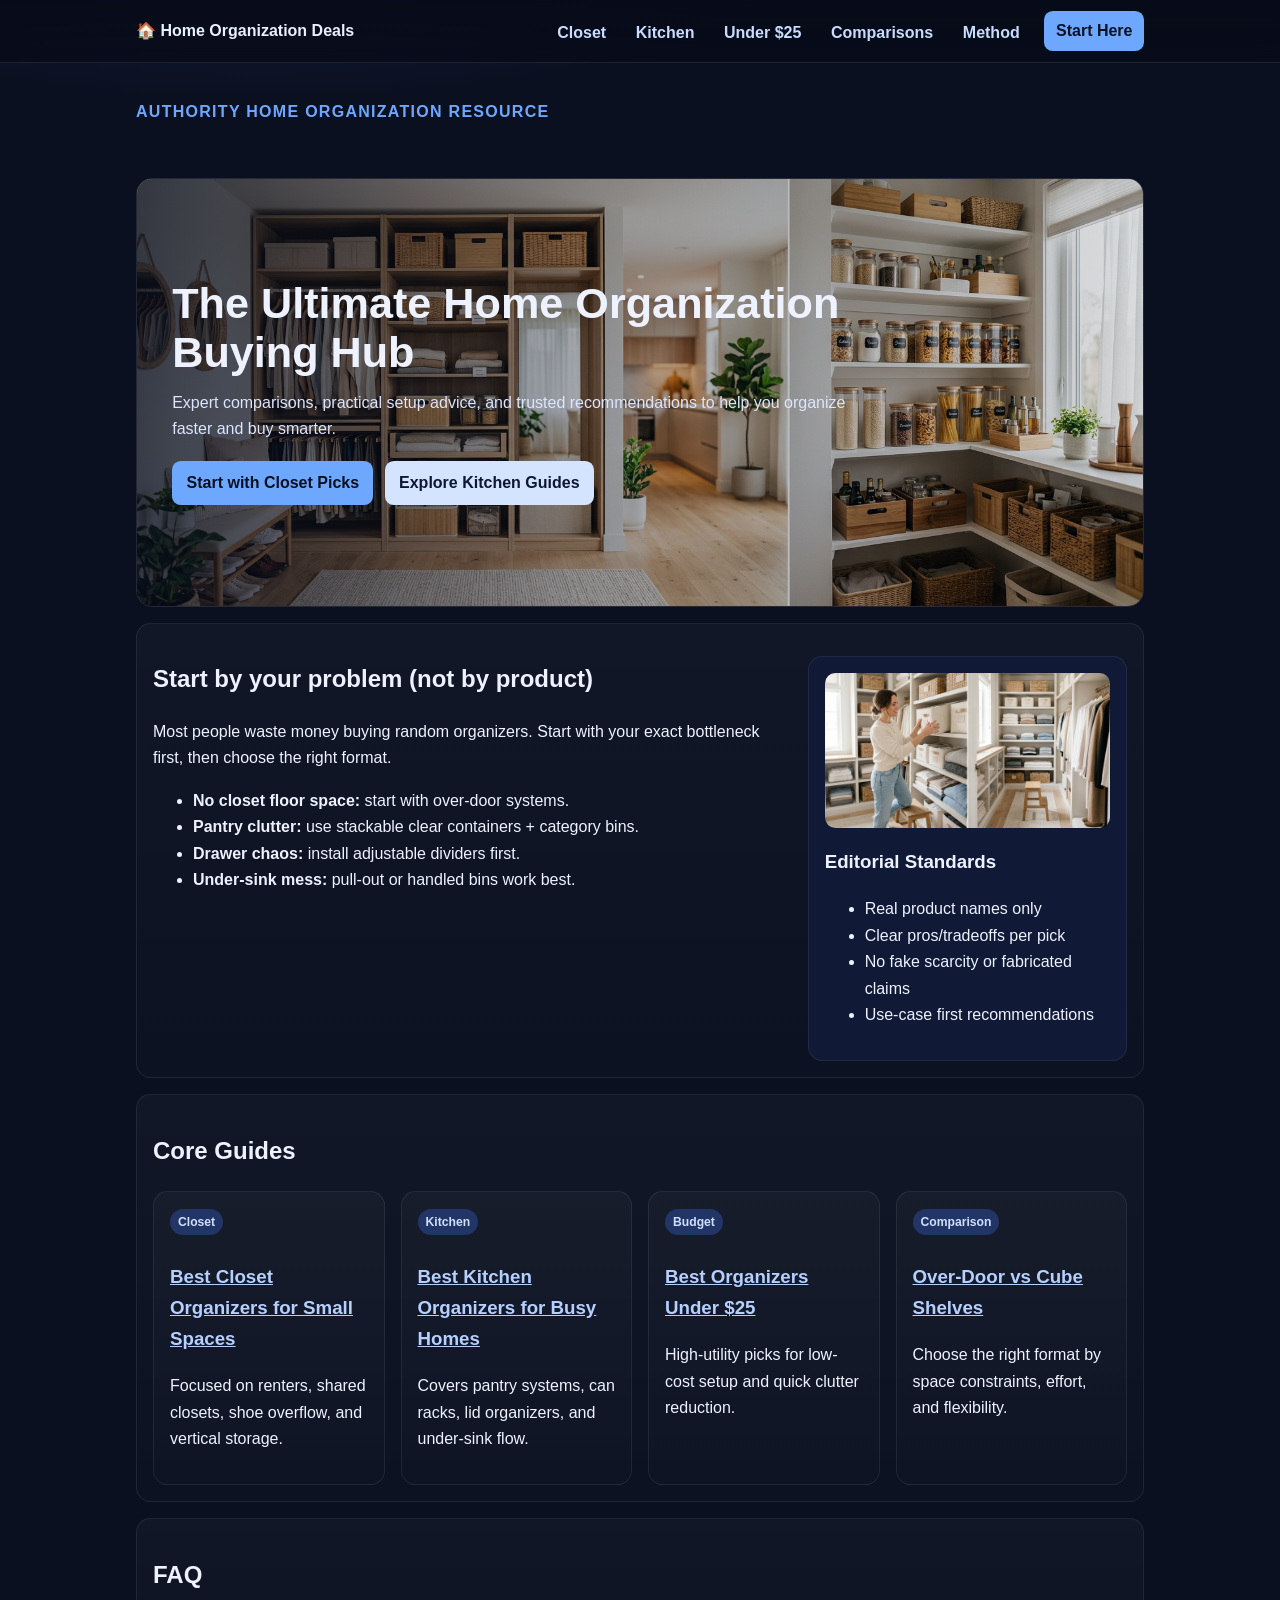
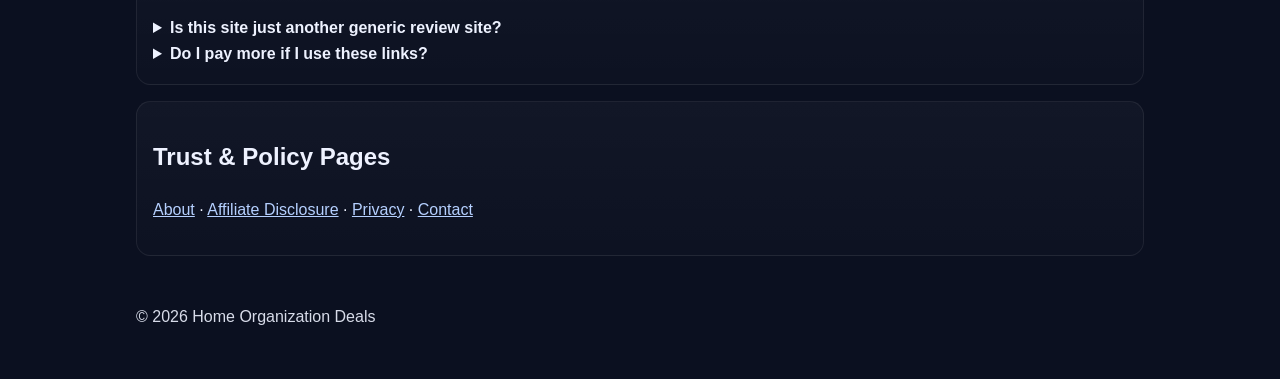
==== commit d99c6490: "feat: redesign top menu bar with premium sticky navigation across site" ====
--- a/index.html
+++ b/index.html
@@ -27,16 +27,23 @@
   </script>
 </head>
 <body>
+
+  <div class="top-nav-wrap">
+    <div class="wrap top-nav">
+      <a class="brand" href="index.html">🏠 Home Organization Deals</a>
+      <nav class="top-links" aria-label="Primary">
+        <a href="best-closet-organizers.html">Closet</a>
+        <a href="best-kitchen-organizers.html">Kitchen</a>
+        <a href="under-25.html">Under $25</a>
+        <a href="comparison-over-door-vs-cube.html">Comparisons</a>
+        <a href="about.html">Method</a>
+      </nav>
+      <a class="top-cta" href="best-closet-organizers.html">Start Here</a>
+    </div>
+  </div>
+
   <header class="wrap hero">
     <p class="eyebrow">Authority Home Organization Resource</p>
-    <nav>
-      <a href="index.html">Home</a>
-      <a href="best-closet-organizers.html">Closet Guides</a>
-      <a href="best-kitchen-organizers.html">Kitchen Guides</a>
-      <a href="under-25.html">Budget Picks</a>
-      <a href="comparison-over-door-vs-cube.html">Comparisons</a>
-      <a href="about.html">Editorial Method</a>
-    </nav>
   </header>
 
   <main class="wrap">
--- a/styles.css
+++ b/styles.css
@@ -30,3 +30,54 @@
 table{width:100%;border-collapse:collapse}th,td{border:1px solid var(--line);padding:.6rem;text-align:left}
 .footer{opacity:.9;padding-bottom:2rem}
 @media (max-width:900px){.two-col{grid-template-columns:1fr}.hero-overlay{position:static;background:#101a36}.hero-banner{overflow:visible}}
+.guide-hero{margin:1rem 0}
+.guide-hero img{width:100%;height:auto;border-radius:.75rem;display:block;box-shadow:0 10px 24px rgba(0,0,0,.22)}
+.top-nav-wrap{
+  position:sticky;
+  top:0;
+  z-index:1000;
+  backdrop-filter: blur(10px);
+  background:linear-gradient(180deg, rgba(7,11,24,.92), rgba(7,11,24,.78));
+  border-bottom:1px solid rgba(255,255,255,.09);
+}
+.top-nav{
+  display:flex;
+  align-items:center;
+  gap:1rem;
+  padding:.65rem 1rem;
+}
+.brand{
+  font-weight:800;
+  text-decoration:none;
+  color:#e8f0ff;
+  white-space:nowrap;
+}
+.top-links{
+  display:flex;
+  gap:.75rem;
+  flex-wrap:wrap;
+  margin-left:auto;
+}
+.top-links a{
+  text-decoration:none;
+  color:#c9dcff;
+  font-weight:600;
+  padding:.35rem .55rem;
+  border-radius:.5rem;
+}
+.top-links a:hover{background:rgba(110,168,254,.18);text-decoration:none}
+.top-cta{
+  text-decoration:none;
+  background:#6ea8fe;
+  color:#0b1225;
+  font-weight:800;
+  padding:.42rem .72rem;
+  border-radius:.55rem;
+  white-space:nowrap;
+}
+.top-cta:hover{text-decoration:none;filter:brightness(1.05)}
+@media (max-width:900px){
+  .top-nav{flex-wrap:wrap}
+  .top-links{order:3;width:100%;margin-left:0}
+  .top-cta{margin-left:auto}
+}
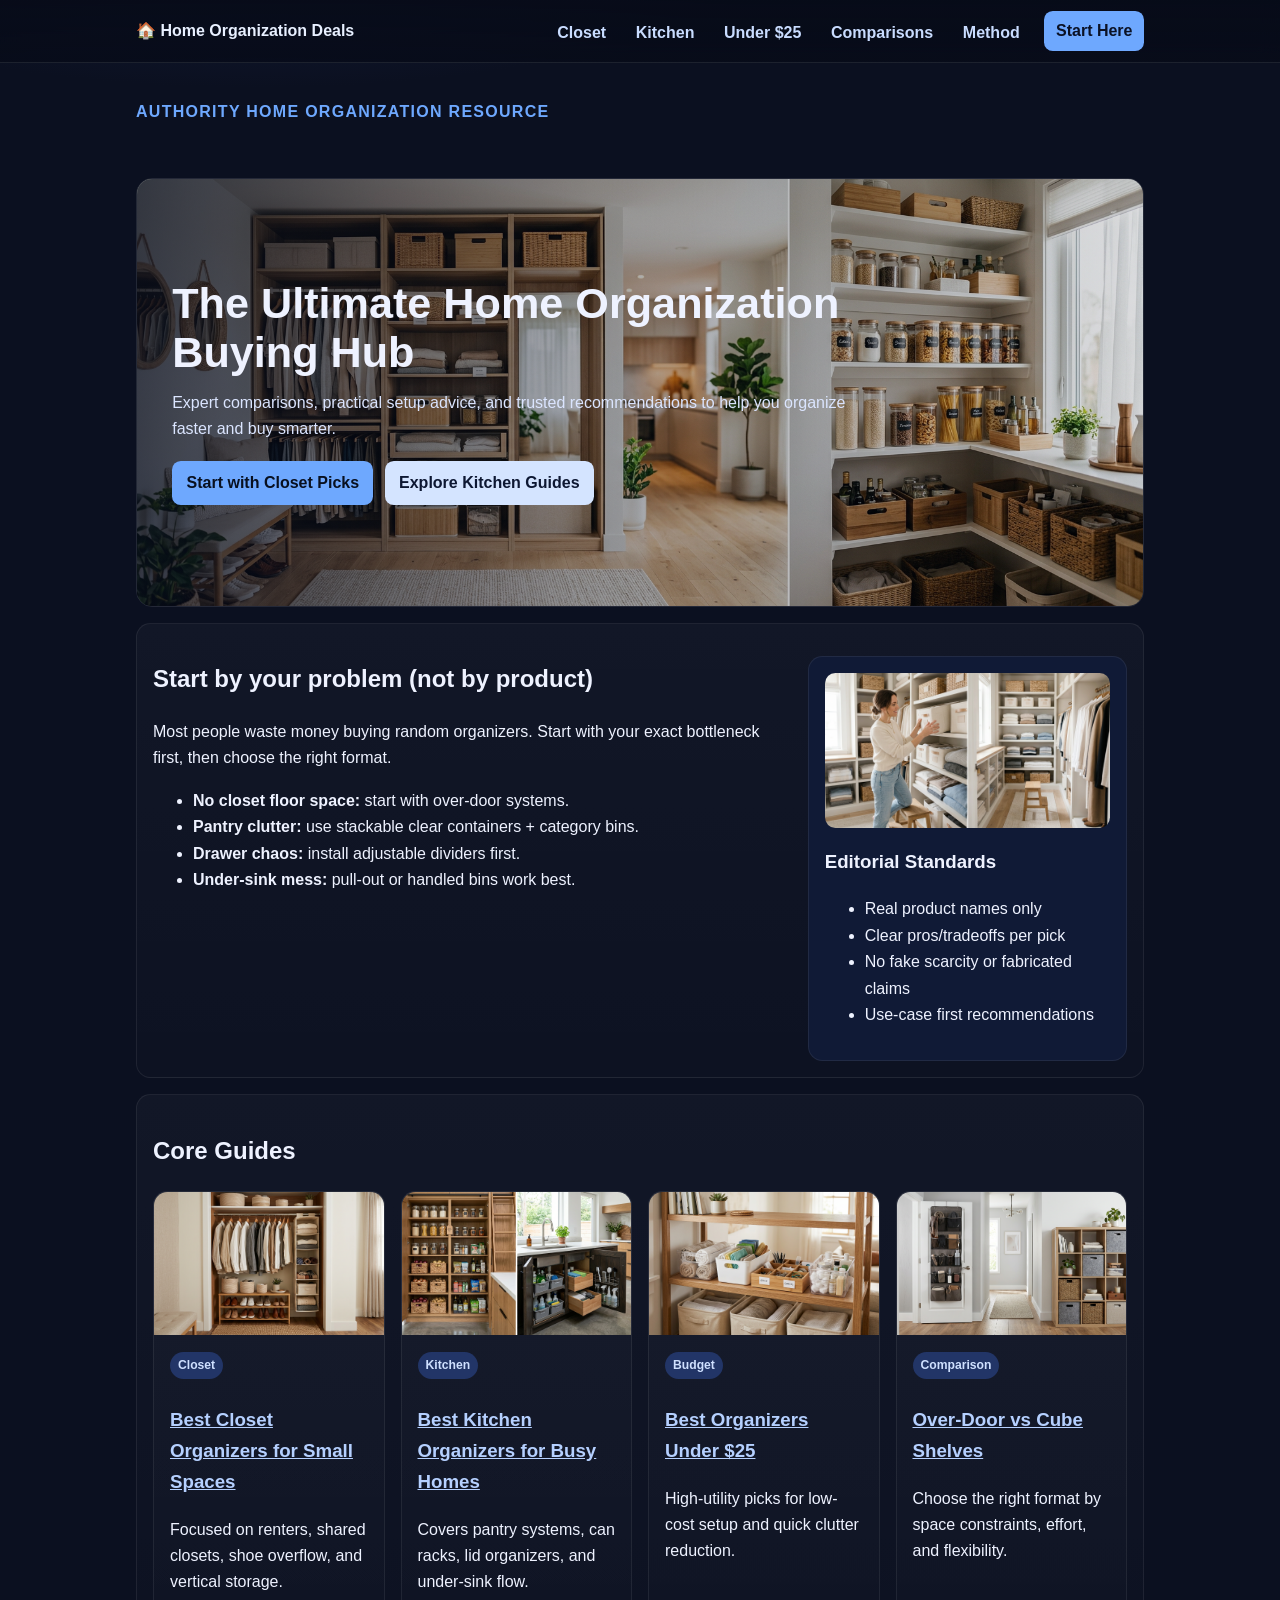
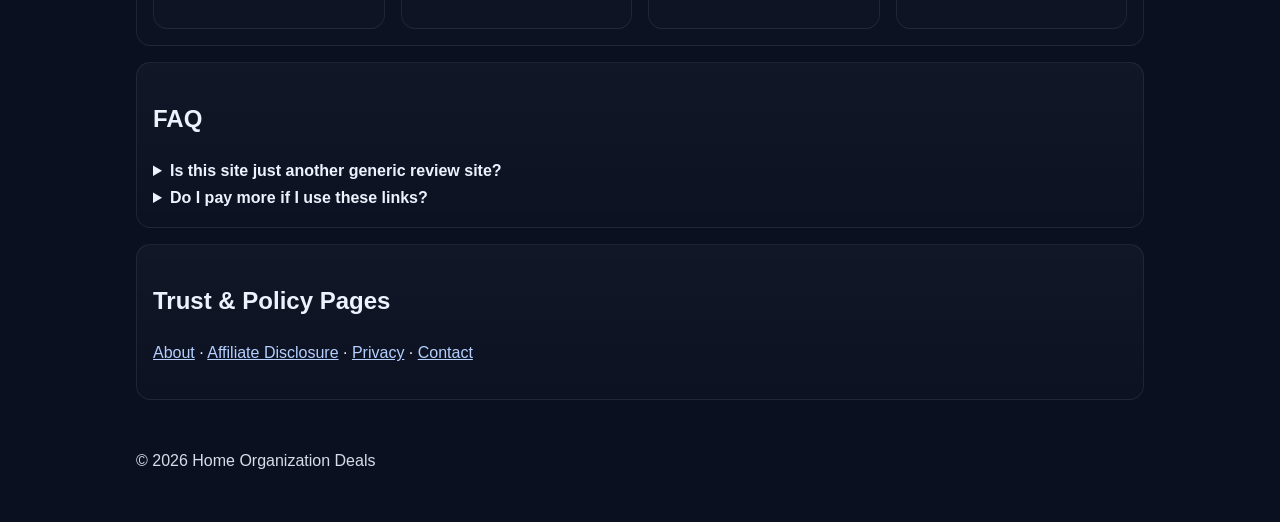
==== commit de9857e6: "feat: add visual image cards to homepage core guides and ensure top nav on every page" ====
--- a/index.html
+++ b/index.html
@@ -84,11 +84,23 @@
 
     <section class="panel">
       <h2>Core Guides</h2>
-      <div class="grid">
-        <article class="card"><span class="badge">Closet</span><h3><a href="best-closet-organizers.html">Best Closet Organizers for Small Spaces</a></h3><p>Focused on renters, shared closets, shoe overflow, and vertical storage.</p></article>
-        <article class="card"><span class="badge">Kitchen</span><h3><a href="best-kitchen-organizers.html">Best Kitchen Organizers for Busy Homes</a></h3><p>Covers pantry systems, can racks, lid organizers, and under-sink flow.</p></article>
-        <article class="card"><span class="badge">Budget</span><h3><a href="under-25.html">Best Organizers Under $25</a></h3><p>High-utility picks for low-cost setup and quick clutter reduction.</p></article>
-        <article class="card"><span class="badge">Comparison</span><h3><a href="comparison-over-door-vs-cube.html">Over-Door vs Cube Shelves</a></h3><p>Choose the right format by space constraints, effort, and flexibility.</p></article>
+      <div class="grid guide-cards">
+        <article class="card guide-card">
+          <img src="assets/guide-closet.png" alt="Closet organization guide cover" loading="lazy" />
+          <div class="card-body"><span class="badge">Closet</span><h3><a href="best-closet-organizers.html">Best Closet Organizers for Small Spaces</a></h3><p>Focused on renters, shared closets, shoe overflow, and vertical storage.</p></div>
+        </article>
+        <article class="card guide-card">
+          <img src="assets/guide-kitchen.png" alt="Kitchen organization guide cover" loading="lazy" />
+          <div class="card-body"><span class="badge">Kitchen</span><h3><a href="best-kitchen-organizers.html">Best Kitchen Organizers for Busy Homes</a></h3><p>Covers pantry systems, can racks, lid organizers, and under-sink flow.</p></div>
+        </article>
+        <article class="card guide-card">
+          <img src="assets/guide-budget.png" alt="Budget organization guide cover" loading="lazy" />
+          <div class="card-body"><span class="badge">Budget</span><h3><a href="under-25.html">Best Organizers Under $25</a></h3><p>High-utility picks for low-cost setup and quick clutter reduction.</p></div>
+        </article>
+        <article class="card guide-card">
+          <img src="assets/guide-compare.png" alt="Comparison guide cover" loading="lazy" />
+          <div class="card-body"><span class="badge">Comparison</span><h3><a href="comparison-over-door-vs-cube.html">Over-Door vs Cube Shelves</a></h3><p>Choose the right format by space constraints, effort, and flexibility.</p></div>
+        </article>
       </div>
     </section>
 
--- a/styles.css
+++ b/styles.css
@@ -81,3 +81,7 @@
   .top-links{order:3;width:100%;margin-left:0}
   .top-cta{margin-left:auto}
 }
+.guide-cards{align-items:stretch}
+.guide-card{padding:0;overflow:hidden;display:flex;flex-direction:column}
+.guide-card img{width:100%;aspect-ratio:16/10;object-fit:cover;display:block}
+.guide-card .card-body{padding:1rem}
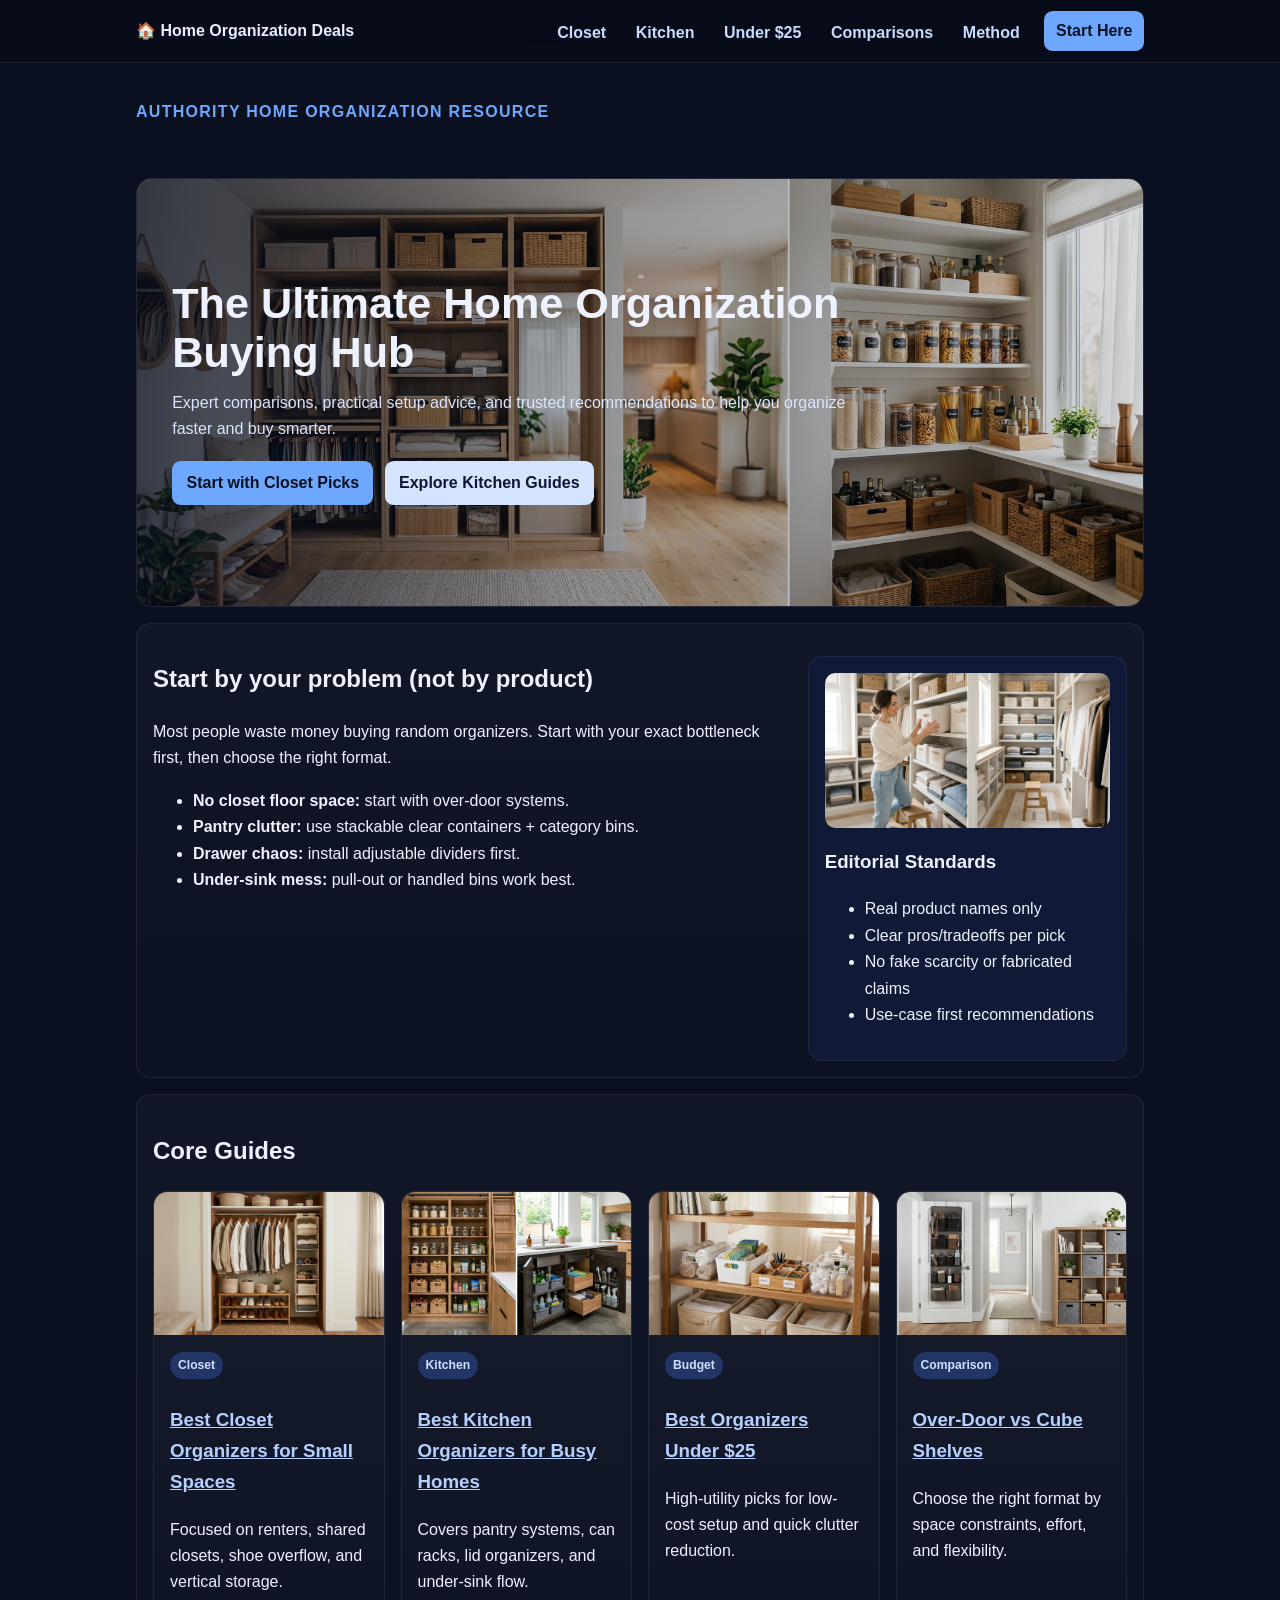
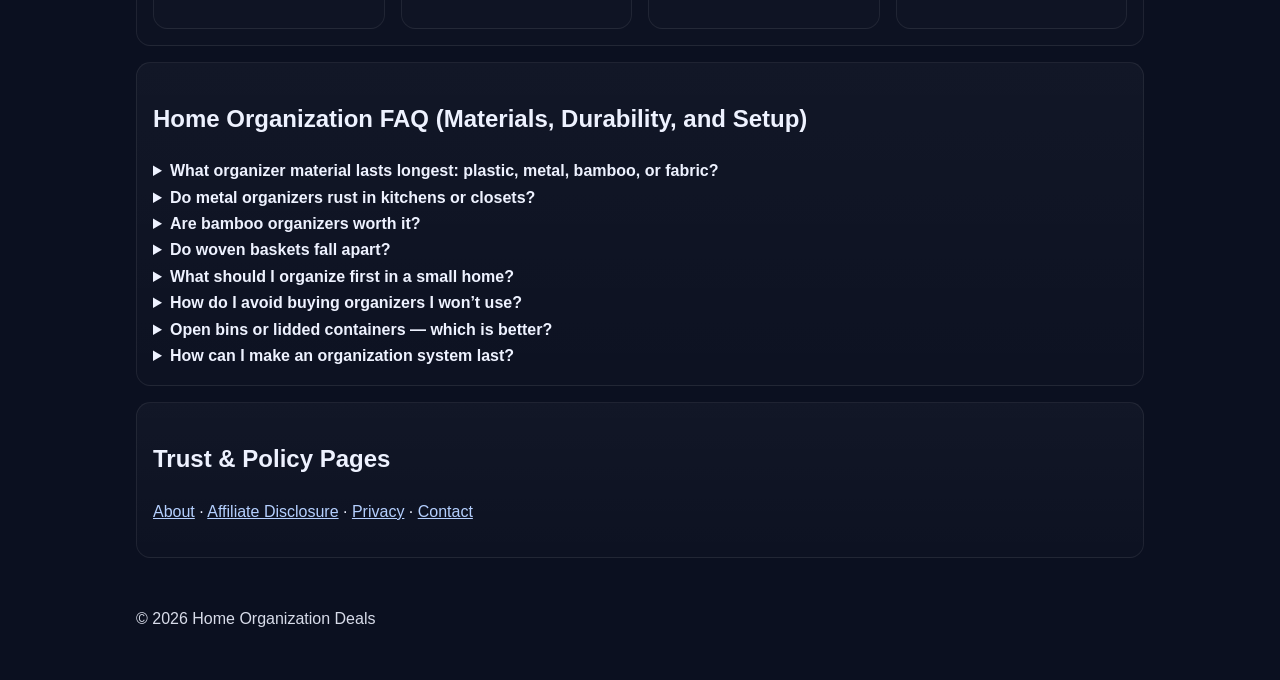
==== commit 6a1eb998: "content: expand homepage FAQ with practical storage/material durability questions and richer FAQ sch" ====
--- a/index.html
+++ b/index.html
@@ -22,8 +22,22 @@
   <script type="application/ld+json">
   {"@context":"https://schema.org","@type":"ItemList","name":"Core Home Organization Guides","itemListElement":[{"@type":"ListItem","position":1,"url":"https://virtualecommerceinc.github.io/home-organization-deals.github.io/best-closet-organizers.html"},{"@type":"ListItem","position":2,"url":"https://virtualecommerceinc.github.io/home-organization-deals.github.io/best-kitchen-organizers.html"},{"@type":"ListItem","position":3,"url":"https://virtualecommerceinc.github.io/home-organization-deals.github.io/under-25.html"},{"@type":"ListItem","position":4,"url":"https://virtualecommerceinc.github.io/home-organization-deals.github.io/comparison-over-door-vs-cube.html"}]}
   </script>
-  <script type="application/ld+json">
-  {"@context":"https://schema.org","@type":"FAQPage","mainEntity":[{"@type":"Question","name":"How do you choose products on this site?","acceptedAnswer":{"@type":"Answer","text":"We prioritize use-case fit, storage impact, setup effort, and clear tradeoffs. We avoid fake urgency and misleading claims."}},{"@type":"Question","name":"Are these affiliate links?","acceptedAnswer":{"@type":"Answer","text":"Yes. We participate in Amazon Associates and may earn from qualifying purchases, with no extra cost to you."}}]}
+    <script type="application/ld+json">
+  {
+    "@context":"https://schema.org",
+    "@type":"FAQPage",
+    "mainEntity":[
+      {"@type":"Question","name":"What organizer material lasts longest: plastic, metal, bamboo, or fabric?","acceptedAnswer":{"@type":"Answer","text":"For high-moisture areas like under-sink zones, durable plastic bins are usually the most forgiving. Powder-coated metal can last well in dry spaces but may rust if coatings chip in wet environments. Bamboo looks premium and works best in dry, ventilated areas. Fabric bins are best for lightweight, low-moisture storage."}},
+      {"@type":"Question","name":"Do metal organizers rust in kitchens or closets?","acceptedAnswer":{"@type":"Answer","text":"They can if exposed to humidity, spills, or chipped coatings. In kitchens and under-sink areas, choose rust-resistant or powder-coated metal and wipe surfaces regularly."}},
+      {"@type":"Question","name":"Are bamboo organizers good for kitchens and bathrooms?","acceptedAnswer":{"@type":"Answer","text":"Bamboo is great for dry countertops and pantry styling, but less ideal in consistently damp areas unless sealed and maintained. For wet zones, plastic often lasts longer."}},
+      {"@type":"Question","name":"Do woven baskets fall apart over time?","acceptedAnswer":{"@type":"Answer","text":"Lower-quality baskets can fray or deform with heavy use. They’re best for soft goods and low-friction storage, while rigid bins are better for daily high-traffic use."}},
+      {"@type":"Question","name":"What should I use in a small closet with no floor space?","acceptedAnswer":{"@type":"Answer","text":"Start with vertical systems: over-door organizers, hanging shelf units, and slim stackable bins. These maximize capacity without consuming floor area."}},
+      {"@type":"Question","name":"What’s the best first kitchen area to organize?","acceptedAnswer":{"@type":"Answer","text":"Start with the highest-friction zone: usually pantry overflow, lid chaos, or under-sink cleaning storage. Quick wins improve long-term consistency."}},
+      {"@type":"Question","name":"How do I choose bins that won’t become new clutter?","acceptedAnswer":{"@type":"Answer","text":"Choose by category and frequency of use. Use clear bins for daily items, labels for shared spaces, and avoid buying organizers before measuring shelves and clearance."}},
+      {"@type":"Question","name":"Should I choose open bins or lidded containers?","acceptedAnswer":{"@type":"Answer","text":"Open bins are faster for daily access. Lidded containers are better for pantry staples, stackability, and dust control. Many homes need both by zone."}},
+      {"@type":"Question","name":"How often should I refresh my organization setup?","acceptedAnswer":{"@type":"Answer","text":"Do a light reset weekly and a deeper 15–30 minute review monthly to remove drift. Systems last longer when adjusted to actual usage patterns."}}
+    ]
+  }
   </script>
 </head>
 <body>
@@ -104,10 +118,40 @@
       </div>
     </section>
 
-    <section class="panel">
-      <h2>FAQ</h2>
-      <details><summary>Is this site just another generic review site?</summary><p>No. We use a use-case decision framework and clear product tradeoffs to improve buyer confidence.</p></details>
-      <details><summary>Do I pay more if I use these links?</summary><p>No. As an Amazon Associate, we may earn from qualifying purchases at no extra cost to you.</p></details>
+        <section class="panel">
+      <h2>Home Organization FAQ (Materials, Durability, and Setup)</h2>
+      <details>
+        <summary>What organizer material lasts longest: plastic, metal, bamboo, or fabric?</summary>
+        <p>For damp zones (especially under-sink), durable plastic usually lasts the longest with the least maintenance. Powder-coated metal performs well in dry spaces but can rust if coating chips. Bamboo is excellent in dry, styled spaces. Fabric bins are best for lighter, low-moisture storage.</p>
+      </details>
+      <details>
+        <summary>Do metal organizers rust in kitchens or closets?</summary>
+        <p>They can over time if exposed to moisture, cleaning chemicals, or chipped finishes. If you choose metal, use coated/rust-resistant options and keep wet zones wiped down.</p>
+      </details>
+      <details>
+        <summary>Are bamboo organizers worth it?</summary>
+        <p>Bamboo is popular because it looks premium and warm. It works best in dry areas like shelves, vanities, and countertops. For consistently humid zones, plastic is often more durable.</p>
+      </details>
+      <details>
+        <summary>Do woven baskets fall apart?</summary>
+        <p>Some do with heavy daily friction. Baskets are best for soft goods (blankets, accessories, paper goods). For heavy tools or frequent grab-and-go items, use rigid bins.</p>
+      </details>
+      <details>
+        <summary>What should I organize first in a small home?</summary>
+        <p>Start where daily friction is highest: closet overflow, pantry clutter, or under-sink chaos. Fix one high-use zone first, then expand.</p>
+      </details>
+      <details>
+        <summary>How do I avoid buying organizers I won’t use?</summary>
+        <p>Measure first, then buy by category and behavior. If you use an item daily, prioritize visibility and easy access. If not, stack and store deeper.</p>
+      </details>
+      <details>
+        <summary>Open bins or lidded containers — which is better?</summary>
+        <p>Open bins are faster for frequent access; lidded containers are better for pantry staples, cleaner stacking, and dust control. Most homes need a blend.</p>
+      </details>
+      <details>
+        <summary>How can I make an organization system last?</summary>
+        <p>Label clearly, keep categories simple, and run short weekly resets. Monthly 15–30 minute tune-ups prevent systems from collapsing.</p>
+      </details>
     </section>
 
     <section class="panel">
--- a/styles.css
+++ b/styles.css
@@ -85,3 +85,6 @@
 .guide-card{padding:0;overflow:hidden;display:flex;flex-direction:column}
 .guide-card img{width:100%;aspect-ratio:16/10;object-fit:cover;display:block}
 .guide-card .card-body{padding:1rem}
+.support-image{margin:1rem 0}
+.support-image img,.trust-hero img{width:100%;height:auto;border-radius:.75rem;display:block;box-shadow:0 10px 20px rgba(0,0,0,.2)}
+.trust-hero{margin:.75rem 0 1rem}
